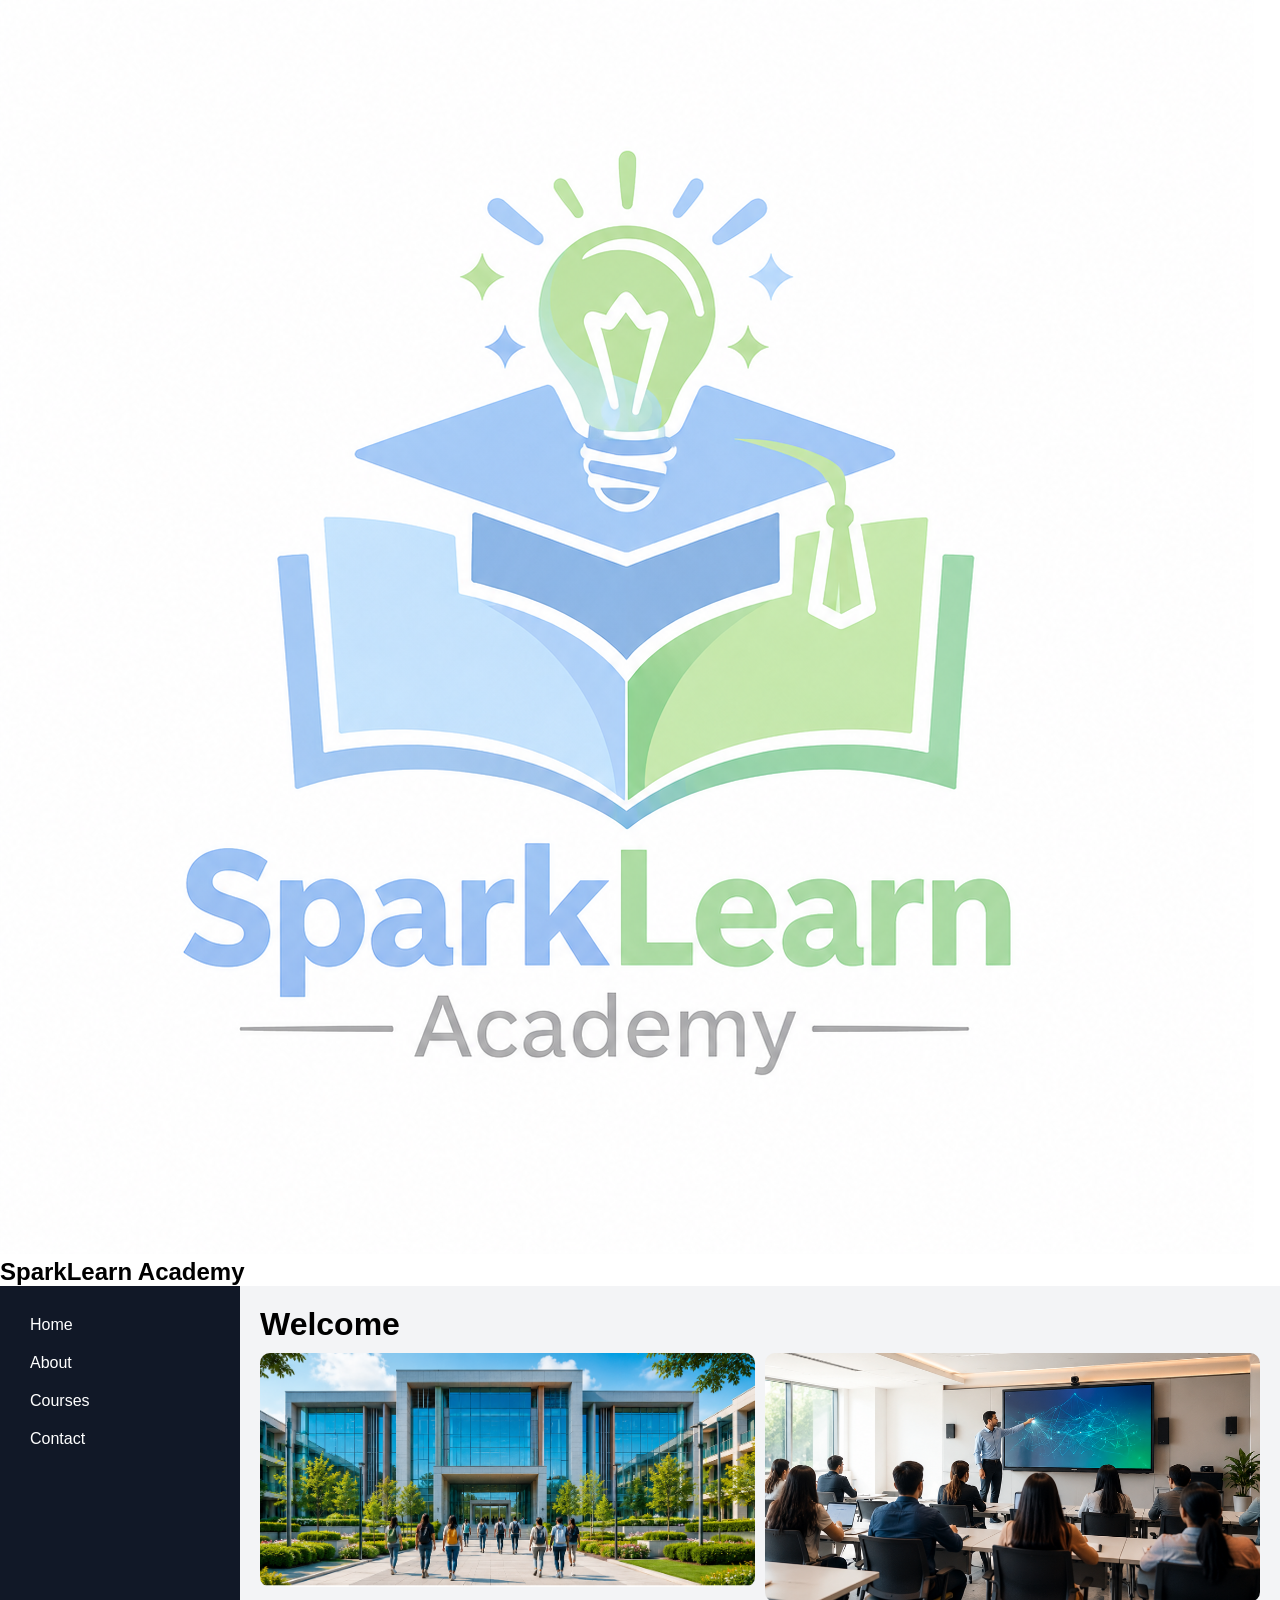
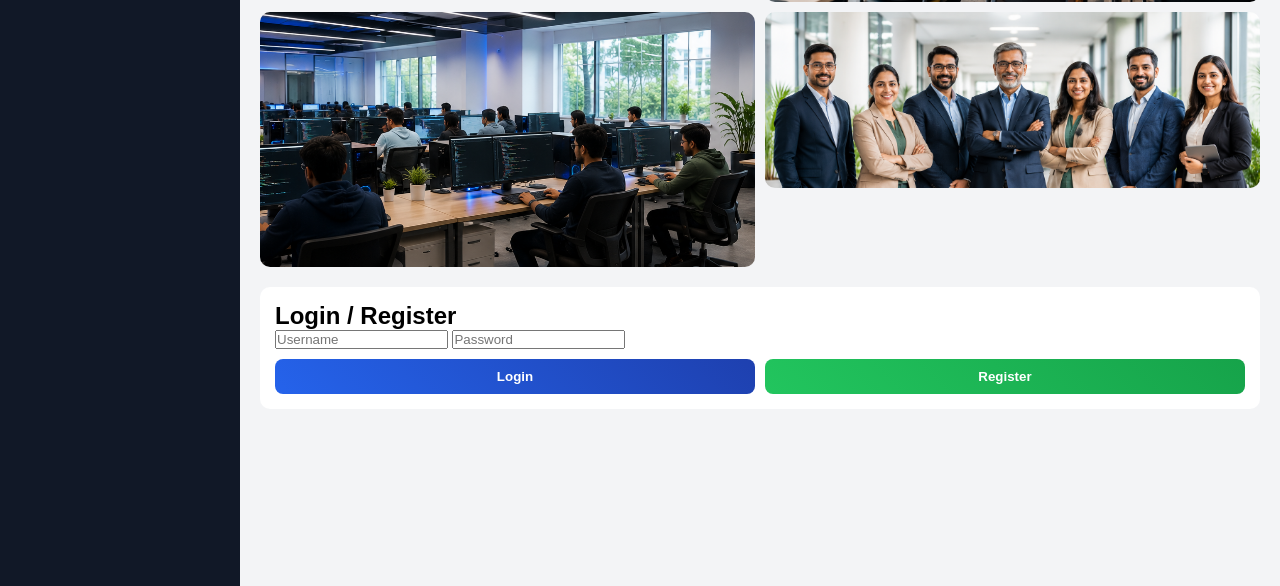
==== index.html @ 69b42acf "Update index.html" ====
<!DOCTYPE html>
<html lang="en">

<head>
<meta charset="UTF-8">
<meta name="viewport" content="width=device-width, initial-scale=1.0">
<title>SparkLearn Academy</title>
<link rel="stylesheet" href="style.css">
</head>

<body>

<!-- SPLASH -->
<div id="splash">
  <img src="images/logo.png" class="splash-logo">
</div>

<!-- TOP BAR -->
<div class="topbar">
  <img src="images/logo.png" class="small-logo">
  <h2>SparkLearn Academy</h2>
</div>

<!-- MAIN APP -->
<div class="app">

  <!-- SIDEBAR -->
  <div class="sidebar">
    <a onclick="showPage('home')">Home</a>
    <a onclick="showPage('about')">About</a>
    <a onclick="showPage('courses')">Courses</a>
    <a onclick="showPage('contact')">Contact</a>
  </div>

  <!-- CONTENT -->
  <div class="content">

    <!-- HOME -->
    <div id="home" class="page active">

      <h1>Welcome </h1>

      <div class="gallery">
        <img src="images/campus.png">
        <img src="images/classroom.png">
        <img src="images/computer-lab.png">
        <img src="images/faculty.png">
      </div>

      <p style="margin-top:20px;">
      </p>

      <!-- LOGIN SECTION (BOTTOM) -->
     <div class="login-section">
  <h2>Login / Register</h2>

  <input type="text" placeholder="Username">
  <input type="password" placeholder="Password">

  <div class="btn-row">
    <button class="login-btn">Login</button>
    <button class="register-btn">Register</button>
  </div>
</div>

    <!-- ABOUT -->
    <div id="about" class="page">
      <h1>About Us</h1>

      <p>
        SparkLearn Academy is a modern learning platform focused on practical skills and career development.
        We help students gain real-world knowledge through hands-on projects and simple explanations.
      </p>

      <p>
        Our mission is to make education easy, affordable, and industry-ready for everyone.
      </p>
    </div>

    <!-- COURSES -->
    <div id="courses" class="page">
      <h1>Our Courses</h1>

      <div class="card">
        <h3>Full Stack Development</h3>
        <p>Learn HTML, CSS, JavaScript, React and Node.js to build real-world web applications.</p>
      </div>

      <div class="card">
        <h3>Python Programming</h3>
        <p>From basics to advanced Python with projects, logic building and problem solving.</p>
      </div>

      <div class="card">
        <h3>Data Science</h3>
        <p>Learn AI, Machine Learning and data analysis using practical examples.</p>
      </div>

    </div>

    <!-- CONTACT -->
    <div id="contact" class="page">
      <h1>Contact</h1>
      <p>📞 +91 98XXX XXXXX</p>
    </div>

  </div>
</div>

<script src="script.js"></script>
</body>
</html>
---- style.css ----
* { margin:0; padding:0; font-family:Arial; }

#splash{
position:fixed;
width:100%;
height:100vh;
background:#111827;
display:flex;
justify-content:center;
align-items:center;
z-index:9999;
animation:fade 2s forwards;
animation-delay:2s;
}

#splash img{ width:120px; }

@keyframes fade{
to{ opacity:0; visibility:hidden; }
}

.app{ display:flex; height:100vh; }

.sidebar{
width:200px;
background:#111827;
color:white;
padding:20px;
}

.sidebar a{
display:block;
padding:10px;
color:white;
text-decoration:none;
cursor:pointer;
}

.content{
flex:1;
padding:20px;
background:#f3f4f6;
overflow:auto;
}

.page{ display:none; }
.page.active{ display:block; }

.gallery{
display:grid;
grid-template-columns:repeat(2,1fr);
gap:10px;
margin-top:10px;
}

.gallery img{
width:100%;
border-radius:10px;
}

.login-section{
margin-top:20px;
padding:15px;
background:white;
border-radius:10px;
}
.btn-row{
display: flex;
gap: 10px;
margin-top: 10px;
}

.login-btn{
flex: 1;
padding: 10px;
border: none;
border-radius: 8px;
color: white;
background: linear-gradient(45deg,#2563eb,#1e40af);
cursor: pointer;
font-weight: bold;
}

.register-btn{
flex: 1;
padding: 10px;
border: none;
border-radius: 8px;
color: white;
background: linear-gradient(45deg,#22c55e,#16a34a);
cursor: pointer;
font-weight: bold;
}

.login-btn:hover{
transform: scale(1.05);
transition: 0.2s;
}

.register-btn:hover{
transform: scale(1.05);
transition: 0.2s;
}
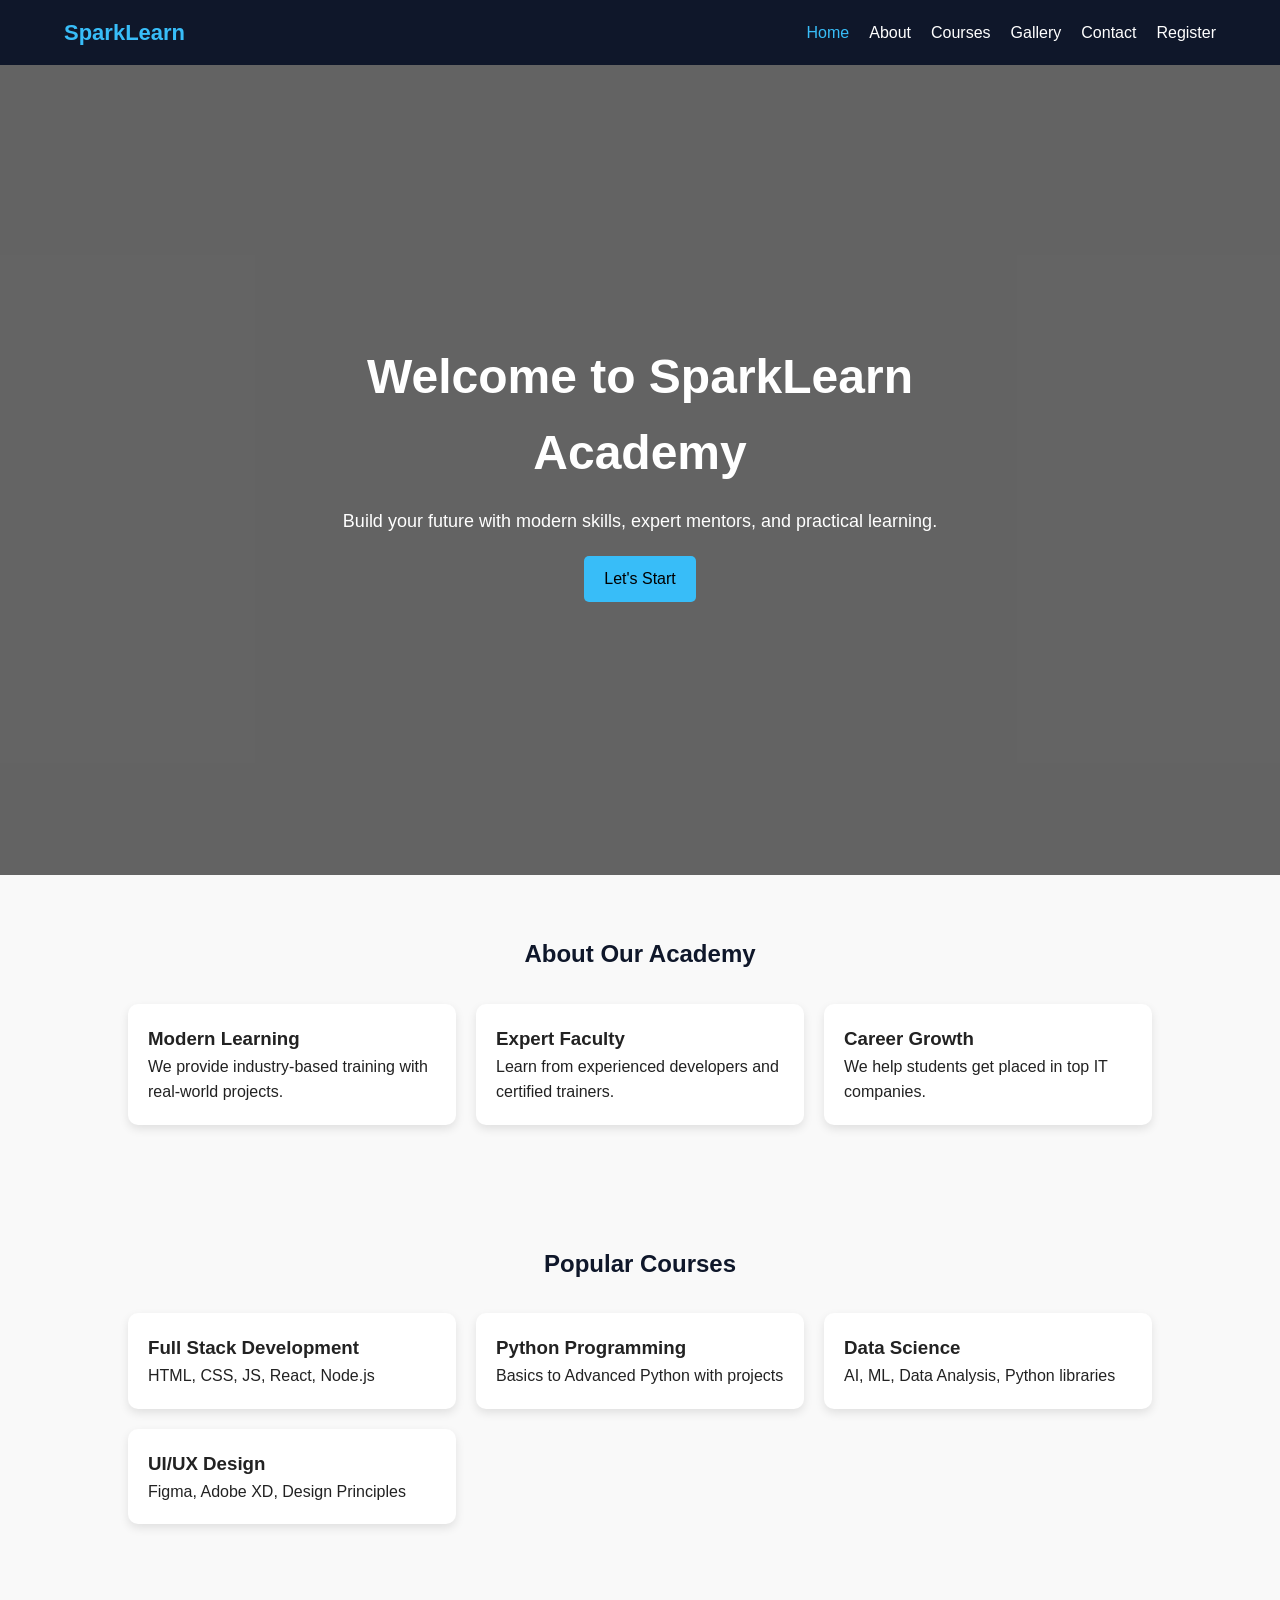
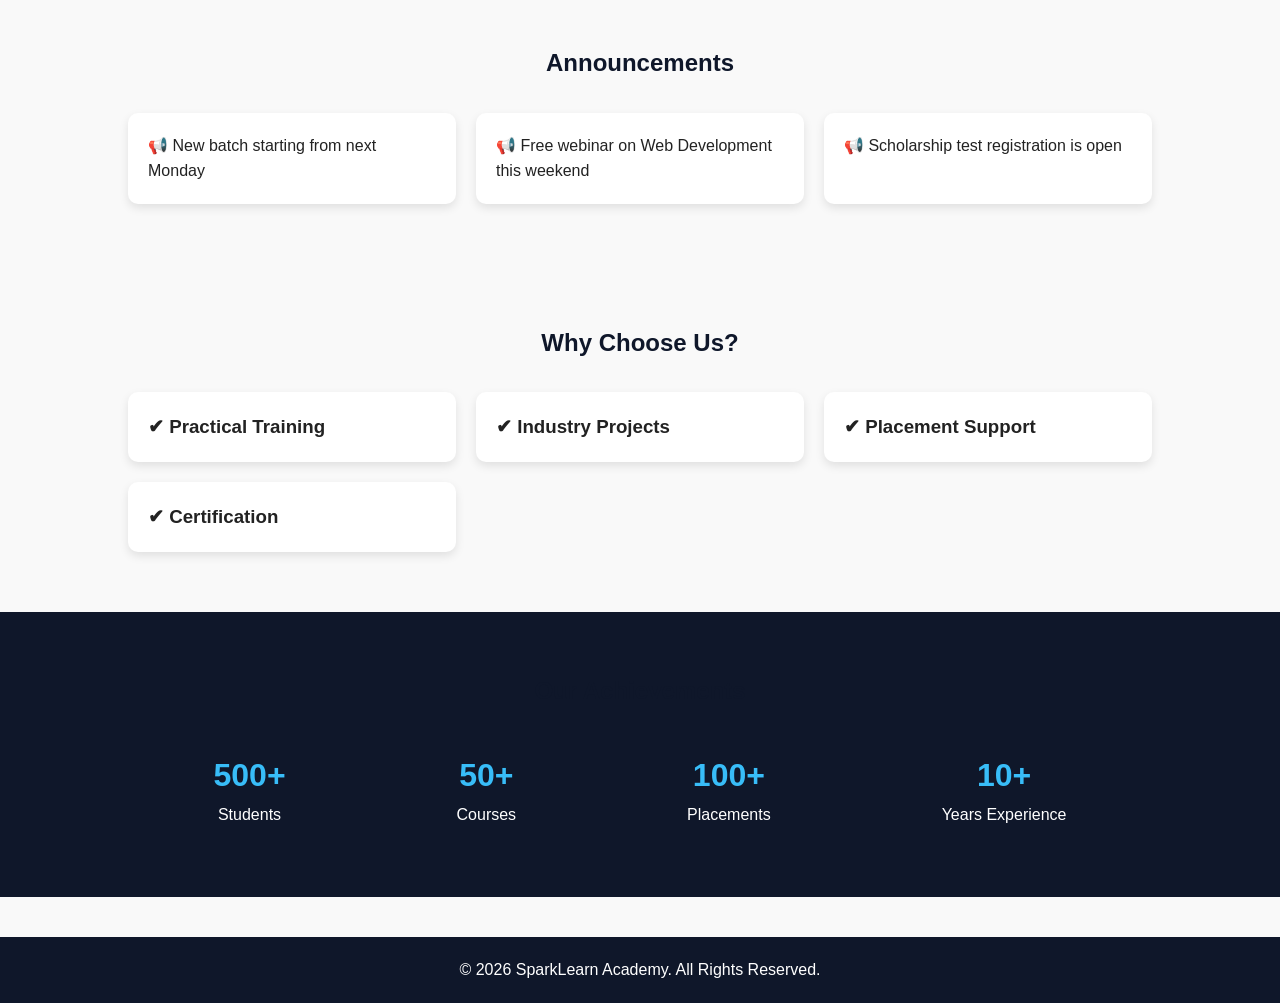
==== commit 939c05ae: "Update index.html" ====
--- a/index.html
+++ b/index.html
@@ -1,111 +1,166 @@
 <!DOCTYPE html>
 <html lang="en">
+<head>
+  <meta charset="UTF-8">
+  <meta name="viewport" content="width=device-width, initial-scale=1.0">
 
-<head>
-<meta charset="UTF-8">
-<meta name="viewport" content="width=device-width, initial-scale=1.0">
-<title>SparkLearn Academy</title>
-<link rel="stylesheet" href="style.css">
+  <title>SparkLearn Academy | Home</title>
+  <meta name="description" content="SparkLearn Academy - Learn Full Stack, Python, Data Science, UI/UX Design with expert faculty and modern labs.">
+  <meta name="keywords" content="SparkLearn Academy, coding classes, Python, Data Science, Full Stack Development">
+
+  <link rel="stylesheet" href="style.css">
 </head>
 
 <body>
 
-<!-- SPLASH -->
-<div id="splash">
-  <img src="images/logo.png" class="splash-logo">
-</div>
+<!-- ================= NAVBAR ================= -->
+<header>
+  <div class="navbar">
+    <div class="logo">SparkLearn</div>
 
-<!-- TOP BAR -->
-<div class="topbar">
-  <img src="images/logo.png" class="small-logo">
-  <h2>SparkLearn Academy</h2>
-</div>
+    <div class="menu-toggle" onclick="toggleMenu()">☰</div>
 
-<!-- MAIN APP -->
-<div class="app">
+    <ul class="nav-links" id="navLinks">
+      <li><a class="active" href="index.html">Home</a></li>
+      <li><a href="about.html">About</a></li>
+      <li><a href="courses.html">Courses</a></li>
+      <li><a href="gallery.html">Gallery</a></li>
+      <li><a href="contact.html">Contact</a></li>
+      <li><a href="register.html">Register</a></li>
+    </ul>
+  </div>
+</header>
 
-  <!-- SIDEBAR -->
-  <div class="sidebar">
-    <a onclick="showPage('home')">Home</a>
-    <a onclick="showPage('about')">About</a>
-    <a onclick="showPage('courses')">Courses</a>
-    <a onclick="showPage('contact')">Contact</a>
+<!-- ================= HERO ================= -->
+<section class="hero">
+  <div class="hero-content">
+    <h1>Welcome to SparkLearn Academy</h1>
+    <p>Build your future with modern skills, expert mentors, and practical learning.</p>
+    <a href="about.html" class="btn">Let's Start</a>
   </div>
+</section>
 
-  <!-- CONTENT -->
-  <div class="content">
-
-    <!-- HOME -->
-    <div id="home" class="page active">
-
-      <h1>Welcome </h1>
-
-      <div class="gallery">
-        <img src="images/campus.png">
-        <img src="images/classroom.png">
-        <img src="images/computer-lab.png">
-        <img src="images/faculty.png">
-      </div>
-
-      <p style="margin-top:20px;">
-      </p>
-
-      <!-- LOGIN SECTION (BOTTOM) -->
-     <div class="login-section">
-  <h2>Login / Register</h2>
-
-  <input type="text" placeholder="Username">
-  <input type="password" placeholder="Password">
-
-  <div class="btn-row">
-    <button class="login-btn">Login</button>
-    <button class="register-btn">Register</button>
-  </div>
-</div>
-
-    <!-- ABOUT -->
-    <div id="about" class="page">
-      <h1>About Us</h1>
-
-      <p>
-        SparkLearn Academy is a modern learning platform focused on practical skills and career development.
-        We help students gain real-world knowledge through hands-on projects and simple explanations.
-      </p>
-
-      <p>
-        Our mission is to make education easy, affordable, and industry-ready for everyone.
-      </p>
+<!-- ================= INTRO ================= -->
+<section>
+  <h2>About Our Academy</h2>
+  <div class="card-container">
+    <div class="card">
+      <h3>Modern Learning</h3>
+      <p>We provide industry-based training with real-world projects.</p>
     </div>
 
-    <!-- COURSES -->
-    <div id="courses" class="page">
-      <h1>Our Courses</h1>
-
-      <div class="card">
-        <h3>Full Stack Development</h3>
-        <p>Learn HTML, CSS, JavaScript, React and Node.js to build real-world web applications.</p>
-      </div>
-
-      <div class="card">
-        <h3>Python Programming</h3>
-        <p>From basics to advanced Python with projects, logic building and problem solving.</p>
-      </div>
-
-      <div class="card">
-        <h3>Data Science</h3>
-        <p>Learn AI, Machine Learning and data analysis using practical examples.</p>
-      </div>
-
+    <div class="card">
+      <h3>Expert Faculty</h3>
+      <p>Learn from experienced developers and certified trainers.</p>
     </div>
 
-    <!-- CONTACT -->
-    <div id="contact" class="page">
-      <h1>Contact</h1>
-      <p>📞 +91 98XXX XXXXX</p>
+    <div class="card">
+      <h3>Career Growth</h3>
+      <p>We help students get placed in top IT companies.</p>
+    </div>
+  </div>
+</section>
+
+<!-- ================= POPULAR COURSES ================= -->
+<section>
+  <h2>Popular Courses</h2>
+
+  <div class="card-container">
+    <div class="card">
+      <h3>Full Stack Development</h3>
+      <p>HTML, CSS, JS, React, Node.js</p>
     </div>
 
+    <div class="card">
+      <h3>Python Programming</h3>
+      <p>Basics to Advanced Python with projects</p>
+    </div>
+
+    <div class="card">
+      <h3>Data Science</h3>
+      <p>AI, ML, Data Analysis, Python libraries</p>
+    </div>
+
+    <div class="card">
+      <h3>UI/UX Design</h3>
+      <p>Figma, Adobe XD, Design Principles</p>
+    </div>
   </div>
-</div>
+</section>
+
+<!-- ================= ANNOUNCEMENTS ================= -->
+<section>
+  <h2>Announcements</h2>
+
+  <div class="card-container">
+    <div class="card">
+      <p>📢 New batch starting from next Monday</p>
+    </div>
+
+    <div class="card">
+      <p>📢 Free webinar on Web Development this weekend</p>
+    </div>
+
+    <div class="card">
+      <p>📢 Scholarship test registration is open</p>
+    </div>
+  </div>
+</section>
+
+<!-- ================= WHY CHOOSE US ================= -->
+<section>
+  <h2>Why Choose Us?</h2>
+
+  <div class="card-container">
+    <div class="card">
+      <h3>✔ Practical Training</h3>
+    </div>
+
+    <div class="card">
+      <h3>✔ Industry Projects</h3>
+    </div>
+
+    <div class="card">
+      <h3>✔ Placement Support</h3>
+    </div>
+
+    <div class="card">
+      <h3>✔ Certification</h3>
+    </div>
+  </div>
+</section>
+
+<!-- ================= STATS ================= -->
+<section class="stats">
+  <h2>Our Achievements</h2>
+
+  <div class="stats-container">
+    <div class="stat-box">
+      <h3>500+</h3>
+      <p>Students</p>
+    </div>
+
+    <div class="stat-box">
+      <h3>50+</h3>
+      <p>Courses</p>
+    </div>
+
+    <div class="stat-box">
+      <h3>100+</h3>
+      <p>Placements</p>
+    </div>
+
+    <div class="stat-box">
+      <h3>10+</h3>
+      <p>Years Experience</p>
+    </div>
+  </div>
+</section>
+
+<!-- ================= FOOTER ================= -->
+<footer>
+  <p>© 2026 SparkLearn Academy. All Rights Reserved.</p>
+</footer>
 
 <script src="script.js"></script>
 </body>
--- a/style.css
+++ b/style.css
@@ -1,103 +1,284 @@
-* { margin:0; padding:0; font-family:Arial; }
-
-#splash{
-position:fixed;
-width:100%;
-height:100vh;
-background:#111827;
-display:flex;
-justify-content:center;
-align-items:center;
-z-index:9999;
-animation:fade 2s forwards;
-animation-delay:2s;
-}
-
-#splash img{ width:120px; }
-
-@keyframes fade{
-to{ opacity:0; visibility:hidden; }
-}
-
-.app{ display:flex; height:100vh; }
-
-.sidebar{
-width:200px;
-background:#111827;
-color:white;
-padding:20px;
-}
-
-.sidebar a{
-display:block;
-padding:10px;
-color:white;
-text-decoration:none;
-cursor:pointer;
-}
-
-.content{
-flex:1;
-padding:20px;
-background:#f3f4f6;
-overflow:auto;
-}
-
-.page{ display:none; }
-.page.active{ display:block; }
-
-.gallery{
-display:grid;
-grid-template-columns:repeat(2,1fr);
-gap:10px;
-margin-top:10px;
-}
-
-.gallery img{
-width:100%;
-border-radius:10px;
-}
-
-.login-section{
-margin-top:20px;
-padding:15px;
-background:white;
-border-radius:10px;
-}
-.btn-row{
-display: flex;
-gap: 10px;
-margin-top: 10px;
-}
-
-.login-btn{
-flex: 1;
-padding: 10px;
-border: none;
-border-radius: 8px;
-color: white;
-background: linear-gradient(45deg,#2563eb,#1e40af);
-cursor: pointer;
-font-weight: bold;
-}
-
-.register-btn{
-flex: 1;
-padding: 10px;
-border: none;
-border-radius: 8px;
-color: white;
-background: linear-gradient(45deg,#22c55e,#16a34a);
-cursor: pointer;
-font-weight: bold;
-}
-
-.login-btn:hover{
-transform: scale(1.05);
-transition: 0.2s;
-}
-
-.register-btn:hover{
-transform: scale(1.05);
-transition: 0.2s;
-}
+/* Reset */
+* {
+  margin: 0;
+  padding: 0;
+  box-sizing: border-box;
+  font-family: Arial, sans-serif;
+  scroll-behavior: smooth;
+}
+
+body {
+  line-height: 1.6;
+  color: #222;
+  background: #f9f9f9;
+}
+
+/* =========================
+   NAVBAR
+========================= */
+
+header {
+  background: #0f172a;
+  color: #fff;
+  padding: 15px 0;
+  position: sticky;
+  top: 0;
+  z-index: 1000;
+}
+
+.navbar {
+  width: 90%;
+  margin: auto;
+  display: flex;
+  justify-content: space-between;
+  align-items: center;
+}
+
+.logo {
+  font-size: 22px;
+  font-weight: bold;
+  color: #38bdf8;
+}
+
+.nav-links {
+  list-style: none;
+  display: flex;
+}
+
+.nav-links li {
+  margin-left: 20px;
+}
+
+.nav-links a {
+  color: white;
+  text-decoration: none;
+  transition: 0.3s;
+}
+
+.nav-links a:hover,
+.nav-links a.active {
+  color: #38bdf8;
+}
+
+/* Mobile Menu */
+.menu-toggle {
+  display: none;
+  font-size: 24px;
+  cursor: pointer;
+}
+
+/* =========================
+   HERO SECTION
+========================= */
+
+.hero {
+  height: 90vh;
+  background: url("images/hero-banner.png") no-repeat center center/cover;
+  position: relative;
+  display: flex;
+  align-items: center;
+  justify-content: center;
+  text-align: center;
+  color: white;
+}
+
+.hero::before {
+  content: "";
+  position: absolute;
+  top: 0;
+  left: 0;
+  right: 0;
+  bottom: 0;
+  background: rgba(0,0,0,0.6);
+}
+
+.hero-content {
+  position: relative;
+  max-width: 700px;
+}
+
+.hero h1 {
+  font-size: 48px;
+  margin-bottom: 15px;
+}
+
+.hero p {
+  font-size: 18px;
+  margin-bottom: 20px;
+}
+
+.btn {
+  display: inline-block;
+  padding: 10px 20px;
+  background: #38bdf8;
+  color: #000;
+  text-decoration: none;
+  border-radius: 5px;
+  transition: 0.3s;
+}
+
+.btn:hover {
+  background: #0ea5e9;
+  color: #fff;
+}
+
+/* =========================
+   SECTIONS
+========================= */
+
+section {
+  padding: 60px 10%;
+}
+
+h2 {
+  text-align: center;
+  margin-bottom: 30px;
+  color: #0f172a;
+}
+
+/* Cards */
+.card-container {
+  display: grid;
+  grid-template-columns: repeat(auto-fit, minmax(250px, 1fr));
+  gap: 20px;
+}
+
+.card {
+  background: white;
+  padding: 20px;
+  border-radius: 10px;
+  box-shadow: 0 4px 10px rgba(0,0,0,0.1);
+  transition: 0.3s;
+}
+
+.card:hover {
+  transform: translateY(-5px);
+}
+
+/* =========================
+   STATS
+========================= */
+
+.stats {
+  background: #0f172a;
+  color: white;
+  text-align: center;
+}
+
+.stats-container {
+  display: flex;
+  justify-content: space-around;
+  flex-wrap: wrap;
+}
+
+.stat-box {
+  margin: 10px;
+}
+
+.stat-box h3 {
+  font-size: 32px;
+  color: #38bdf8;
+}
+
+/* =========================
+   GALLERY
+========================= */
+
+.gallery {
+  display: grid;
+  grid-template-columns: repeat(auto-fit, minmax(250px, 1fr));
+  gap: 15px;
+}
+
+.gallery img {
+  width: 100%;
+  border-radius: 10px;
+  transition: 0.3s;
+}
+
+.gallery img:hover {
+  transform: scale(1.05);
+}
+
+/* =========================
+   FORMS
+========================= */
+
+form {
+  max-width: 600px;
+  margin: auto;
+  background: white;
+  padding: 20px;
+  border-radius: 10px;
+  box-shadow: 0 4px 10px rgba(0,0,0,0.1);
+}
+
+form input,
+form select,
+form textarea {
+  width: 100%;
+  padding: 10px;
+  margin: 10px 0;
+  border: 1px solid #ccc;
+  border-radius: 5px;
+}
+
+form button {
+  background: #0f172a;
+  color: white;
+  padding: 10px;
+  border: none;
+  width: 100%;
+  cursor: pointer;
+}
+
+form button:hover {
+  background: #38bdf8;
+  color: black;
+}
+
+/* =========================
+   FOOTER
+========================= */
+
+footer {
+  background: #0f172a;
+  color: white;
+  text-align: center;
+  padding: 20px;
+  margin-top: 40px;
+}
+
+/* =========================
+   RESPONSIVE
+========================= */
+
+@media (max-width: 768px) {
+  .nav-links {
+    display: none;
+    flex-direction: column;
+    background: #0f172a;
+    position: absolute;
+    right: 0;
+    top: 60px;
+    width: 200px;
+  }
+
+  .nav-links.show {
+    display: flex;
+  }
+
+  .menu-toggle {
+    display: block;
+    color: white;
+  }
+
+  .hero h1 {
+    font-size: 32px;
+  }
+
+  .stats-container {
+    flex-direction: column;
+    text-align: center;
+  }
+}
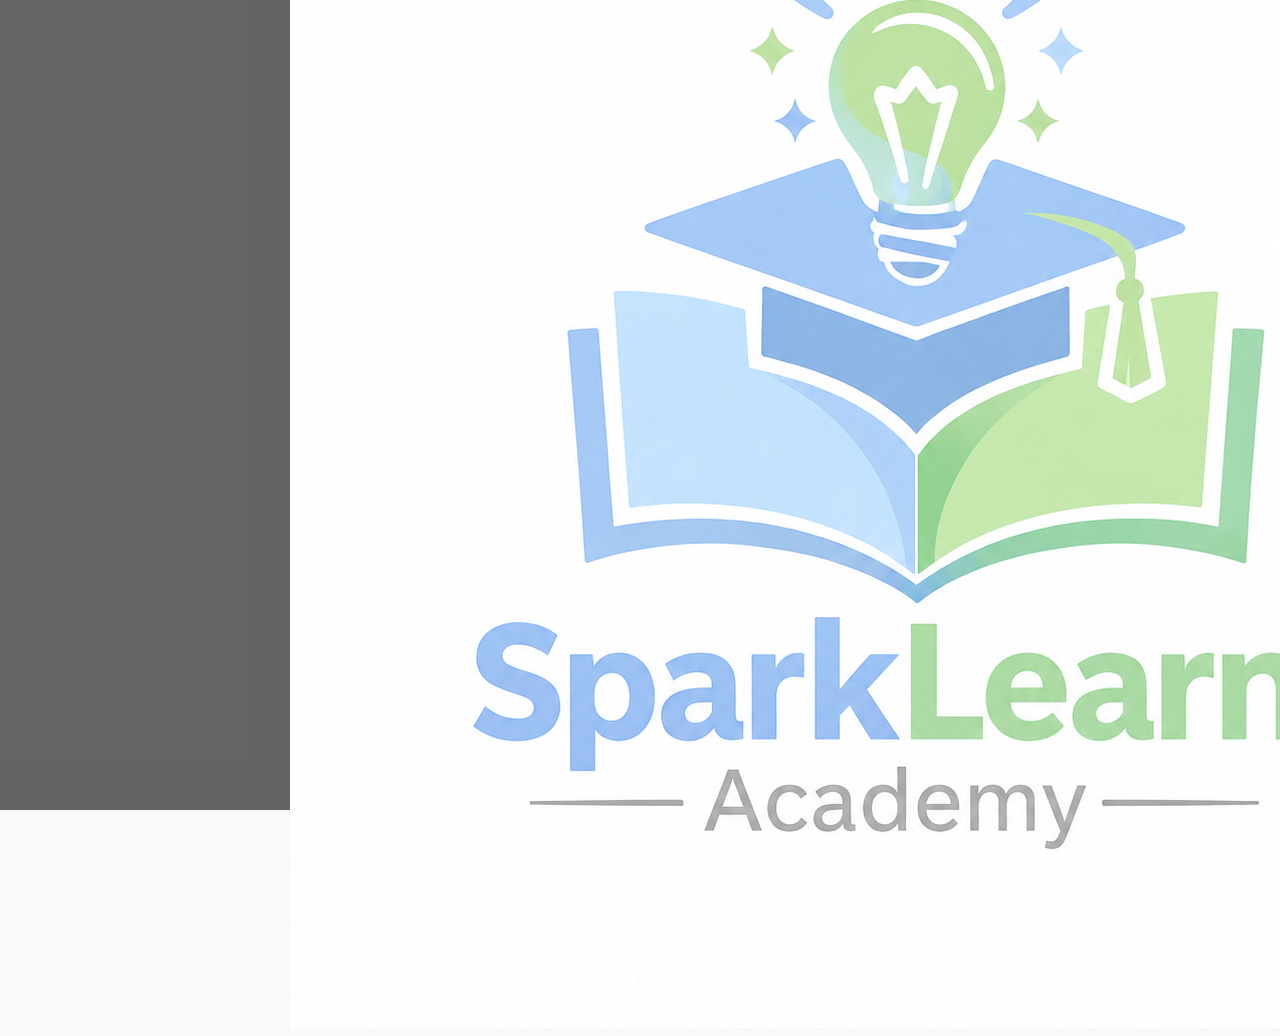
==== commit 89f94f7a: "Update index.html" ====
--- a/index.html
+++ b/index.html
@@ -1,167 +1,26 @@
 <!DOCTYPE html>
 <html lang="en">
 <head>
-  <meta charset="UTF-8">
-  <meta name="viewport" content="width=device-width, initial-scale=1.0">
-
-  <title>SparkLearn Academy | Home</title>
-  <meta name="description" content="SparkLearn Academy - Learn Full Stack, Python, Data Science, UI/UX Design with expert faculty and modern labs.">
-  <meta name="keywords" content="SparkLearn Academy, coding classes, Python, Data Science, Full Stack Development">
-
-  <link rel="stylesheet" href="style.css">
+    <meta charset="UTF-8">
+    <meta name="viewport" content="width=device-width, initial-scale=1.0">
+    <title>SparkLearn Academy</title>
+    <link rel="stylesheet" href="style.css">
 </head>
 
 <body>
 
-<!-- ================= NAVBAR ================= -->
-<header>
-  <div class="navbar">
-    <div class="logo">SparkLearn</div>
+<!-- HERO SECTION -->
+<header class="hero">
 
-    <div class="menu-toggle" onclick="toggleMenu()">☰</div>
+    <!-- Dark overlay -->
+    <div class="overlay"></div>
 
-    <ul class="nav-links" id="navLinks">
-      <li><a class="active" href="index.html">Home</a></li>
-      <li><a href="about.html">About</a></li>
-      <li><a href="courses.html">Courses</a></li>
-      <li><a href="gallery.html">Gallery</a></li>
-      <li><a href="contact.html">Contact</a></li>
-      <li><a href="register.html">Register</a></li>
-    </ul>
-  </div>
+    <!-- Center content -->
+    <div class="hero-content">
+        <img src="images/logo.png" alt="SparkLearn Academy Logo" class="hero-logo">
+    </div>
+
 </header>
 
-<!-- ================= HERO ================= -->
-<section class="hero">
-  <div class="hero-content">
-    <h1>Welcome to SparkLearn Academy</h1>
-    <p>Build your future with modern skills, expert mentors, and practical learning.</p>
-    <a href="about.html" class="btn">Let's Start</a>
-  </div>
-</section>
-
-<!-- ================= INTRO ================= -->
-<section>
-  <h2>About Our Academy</h2>
-  <div class="card-container">
-    <div class="card">
-      <h3>Modern Learning</h3>
-      <p>We provide industry-based training with real-world projects.</p>
-    </div>
-
-    <div class="card">
-      <h3>Expert Faculty</h3>
-      <p>Learn from experienced developers and certified trainers.</p>
-    </div>
-
-    <div class="card">
-      <h3>Career Growth</h3>
-      <p>We help students get placed in top IT companies.</p>
-    </div>
-  </div>
-</section>
-
-<!-- ================= POPULAR COURSES ================= -->
-<section>
-  <h2>Popular Courses</h2>
-
-  <div class="card-container">
-    <div class="card">
-      <h3>Full Stack Development</h3>
-      <p>HTML, CSS, JS, React, Node.js</p>
-    </div>
-
-    <div class="card">
-      <h3>Python Programming</h3>
-      <p>Basics to Advanced Python with projects</p>
-    </div>
-
-    <div class="card">
-      <h3>Data Science</h3>
-      <p>AI, ML, Data Analysis, Python libraries</p>
-    </div>
-
-    <div class="card">
-      <h3>UI/UX Design</h3>
-      <p>Figma, Adobe XD, Design Principles</p>
-    </div>
-  </div>
-</section>
-
-<!-- ================= ANNOUNCEMENTS ================= -->
-<section>
-  <h2>Announcements</h2>
-
-  <div class="card-container">
-    <div class="card">
-      <p>📢 New batch starting from next Monday</p>
-    </div>
-
-    <div class="card">
-      <p>📢 Free webinar on Web Development this weekend</p>
-    </div>
-
-    <div class="card">
-      <p>📢 Scholarship test registration is open</p>
-    </div>
-  </div>
-</section>
-
-<!-- ================= WHY CHOOSE US ================= -->
-<section>
-  <h2>Why Choose Us?</h2>
-
-  <div class="card-container">
-    <div class="card">
-      <h3>✔ Practical Training</h3>
-    </div>
-
-    <div class="card">
-      <h3>✔ Industry Projects</h3>
-    </div>
-
-    <div class="card">
-      <h3>✔ Placement Support</h3>
-    </div>
-
-    <div class="card">
-      <h3>✔ Certification</h3>
-    </div>
-  </div>
-</section>
-
-<!-- ================= STATS ================= -->
-<section class="stats">
-  <h2>Our Achievements</h2>
-
-  <div class="stats-container">
-    <div class="stat-box">
-      <h3>500+</h3>
-      <p>Students</p>
-    </div>
-
-    <div class="stat-box">
-      <h3>50+</h3>
-      <p>Courses</p>
-    </div>
-
-    <div class="stat-box">
-      <h3>100+</h3>
-      <p>Placements</p>
-    </div>
-
-    <div class="stat-box">
-      <h3>10+</h3>
-      <p>Years Experience</p>
-    </div>
-  </div>
-</section>
-
-<!-- ================= FOOTER ================= -->
-<footer>
-  <p>© 2026 SparkLearn Academy. All Rights Reserved.</p>
-</footer>
-
-<script src="script.js"></script>
 </body>
 </html>
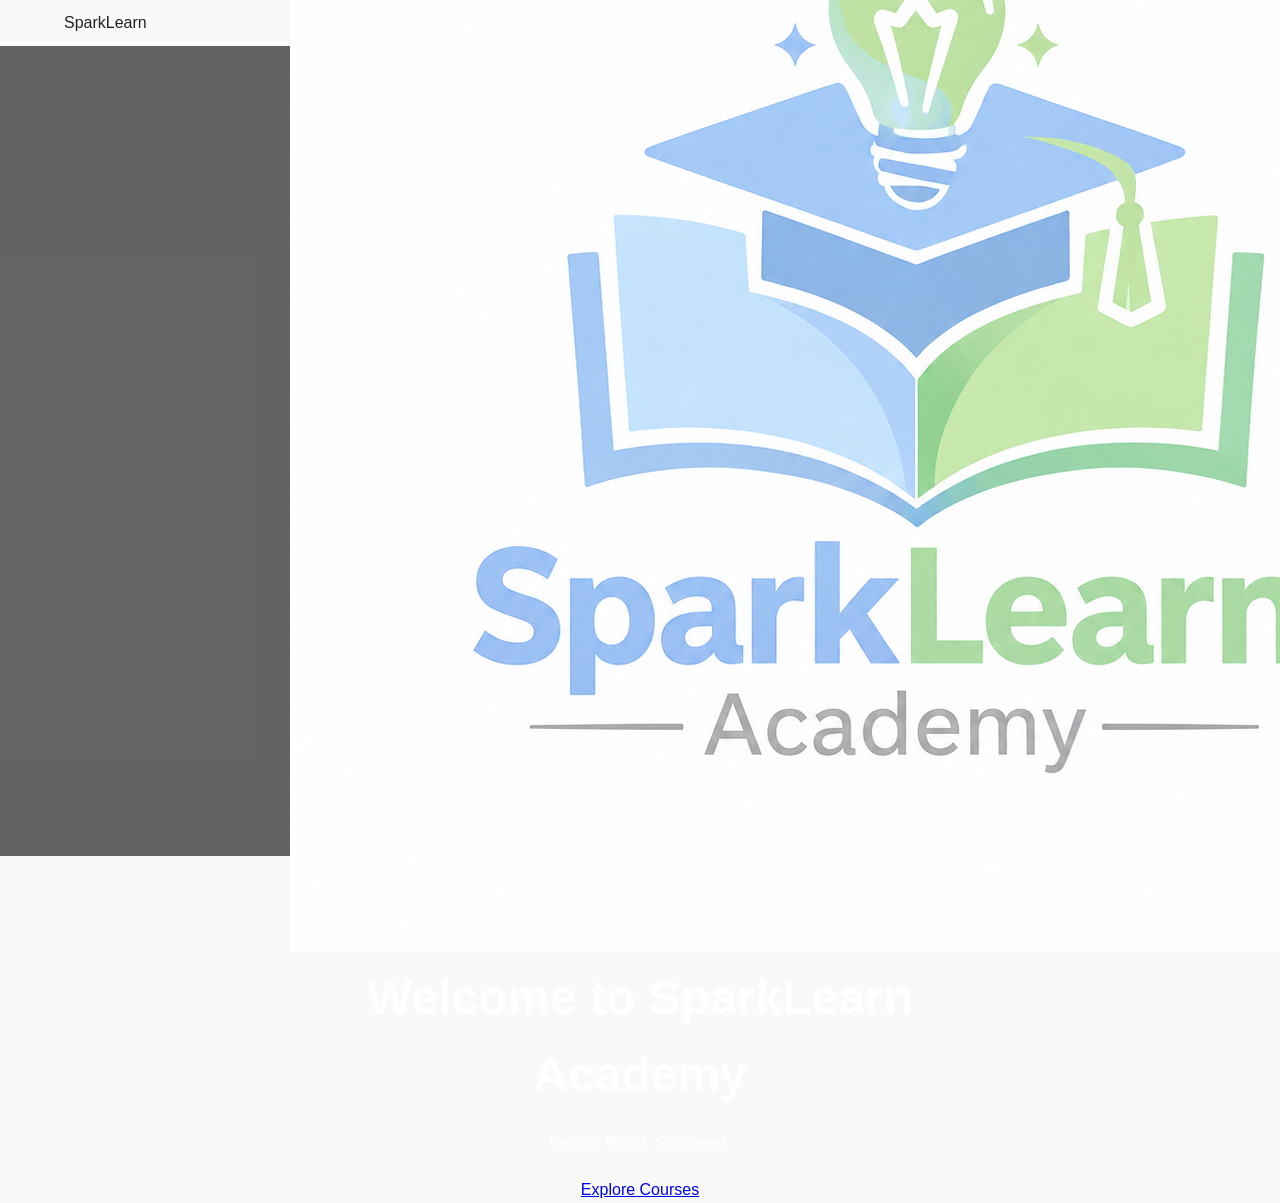
==== commit 9d8956e3: "Update index.html" ====
--- a/index.html
+++ b/index.html
@@ -9,17 +9,32 @@
 
 <body>
 
+<!-- NAVBAR -->
+<nav class="navbar">
+    <div class="logo-text">SparkLearn</div>
+
+    <ul class="nav-links">
+        <li><a href="index.html">Home</a></li>
+        <li><a href="about.html">About</a></li>
+        <li><a href="courses.html">Courses</a></li>
+        <li><a href="gallery.html">Gallery</a></li>
+        <li><a href="contact.html">Contact</a></li>
+        <li><a href="register.html" class="btn">Register</a></li>
+    </ul>
+</nav>
+
 <!-- HERO SECTION -->
 <header class="hero">
-
-    <!-- Dark overlay -->
     <div class="overlay"></div>
 
-    <!-- Center content -->
     <div class="hero-content">
-        <img src="images/logo.png" alt="SparkLearn Academy Logo" class="hero-logo">
+        <img src="images/logo.png" alt="SparkLearn Logo" class="hero-logo">
+
+        <h1 class="tagline">Welcome to SparkLearn Academy</h1>
+        <p class="subtext">Learn. Build. Succeed.</p>
+
+        <a href="courses.html" class="hero-btn">Explore Courses</a>
     </div>
-
 </header>
 
 </body>
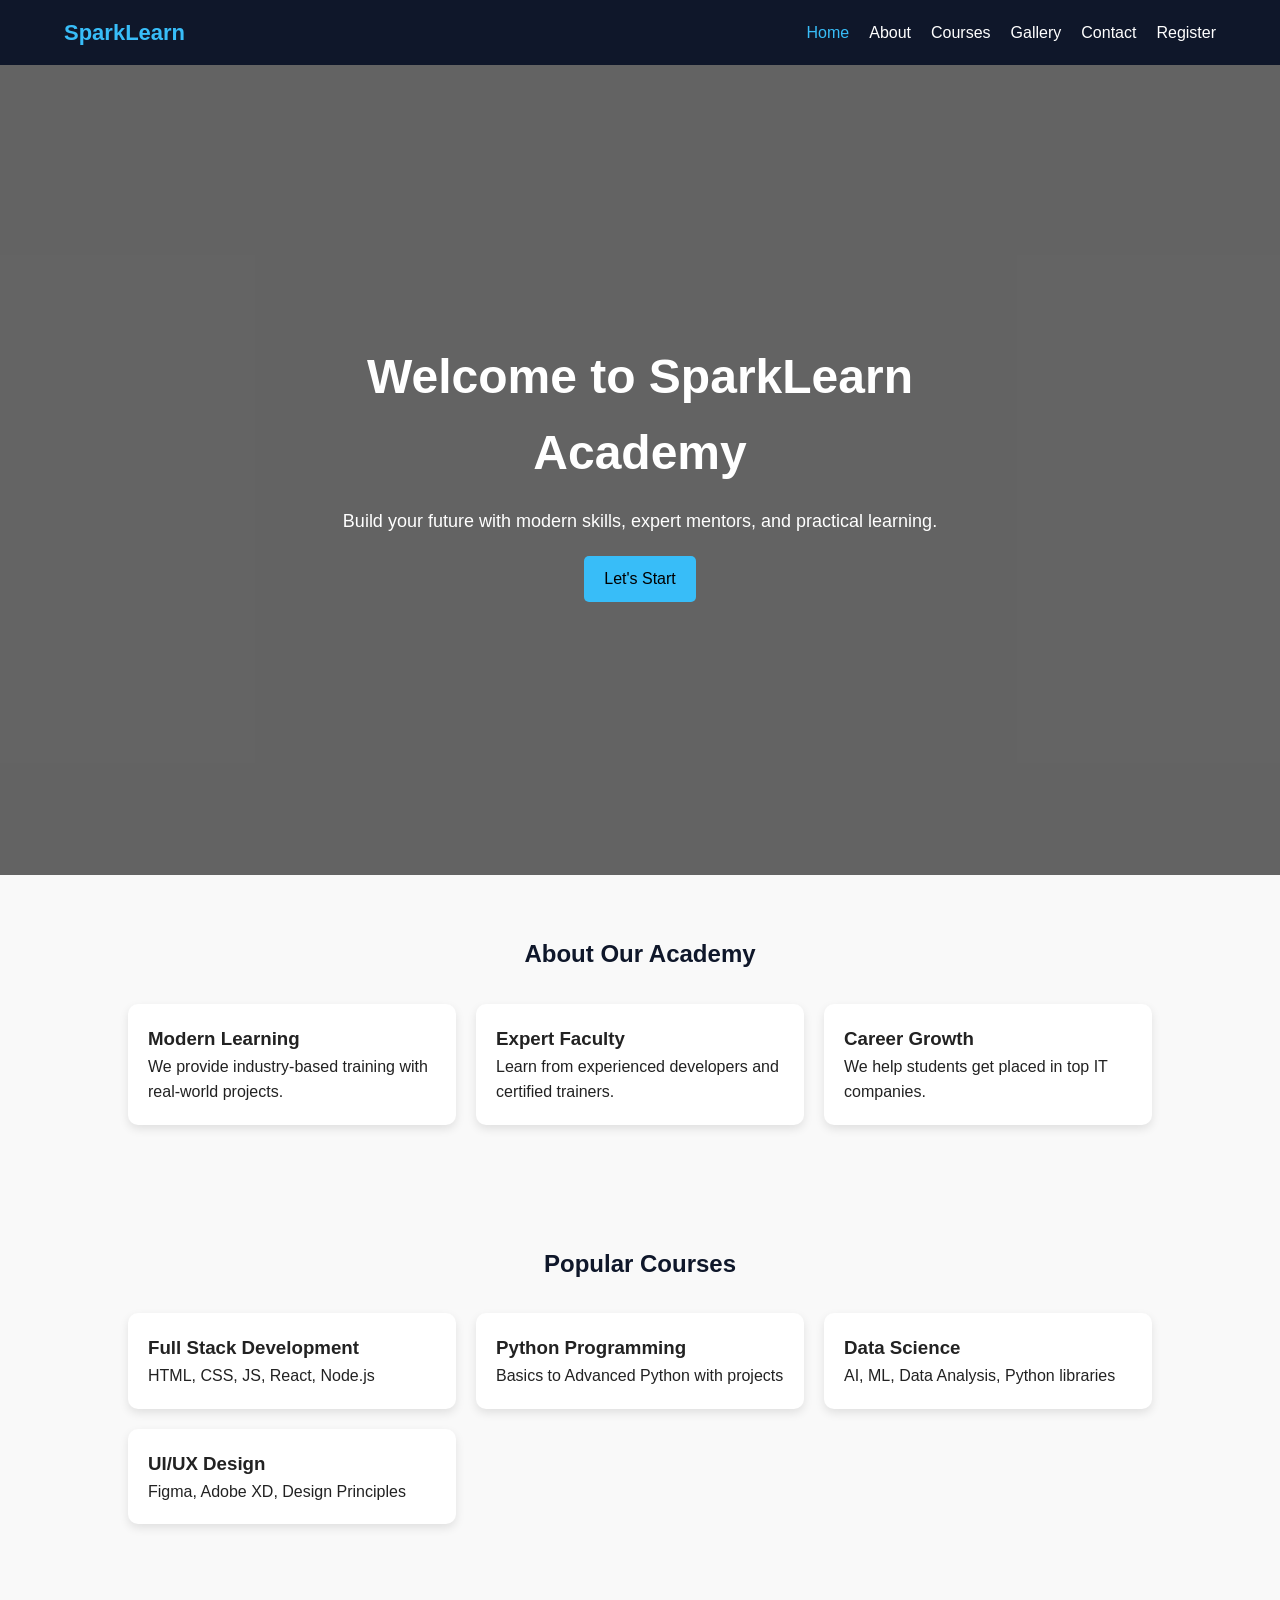
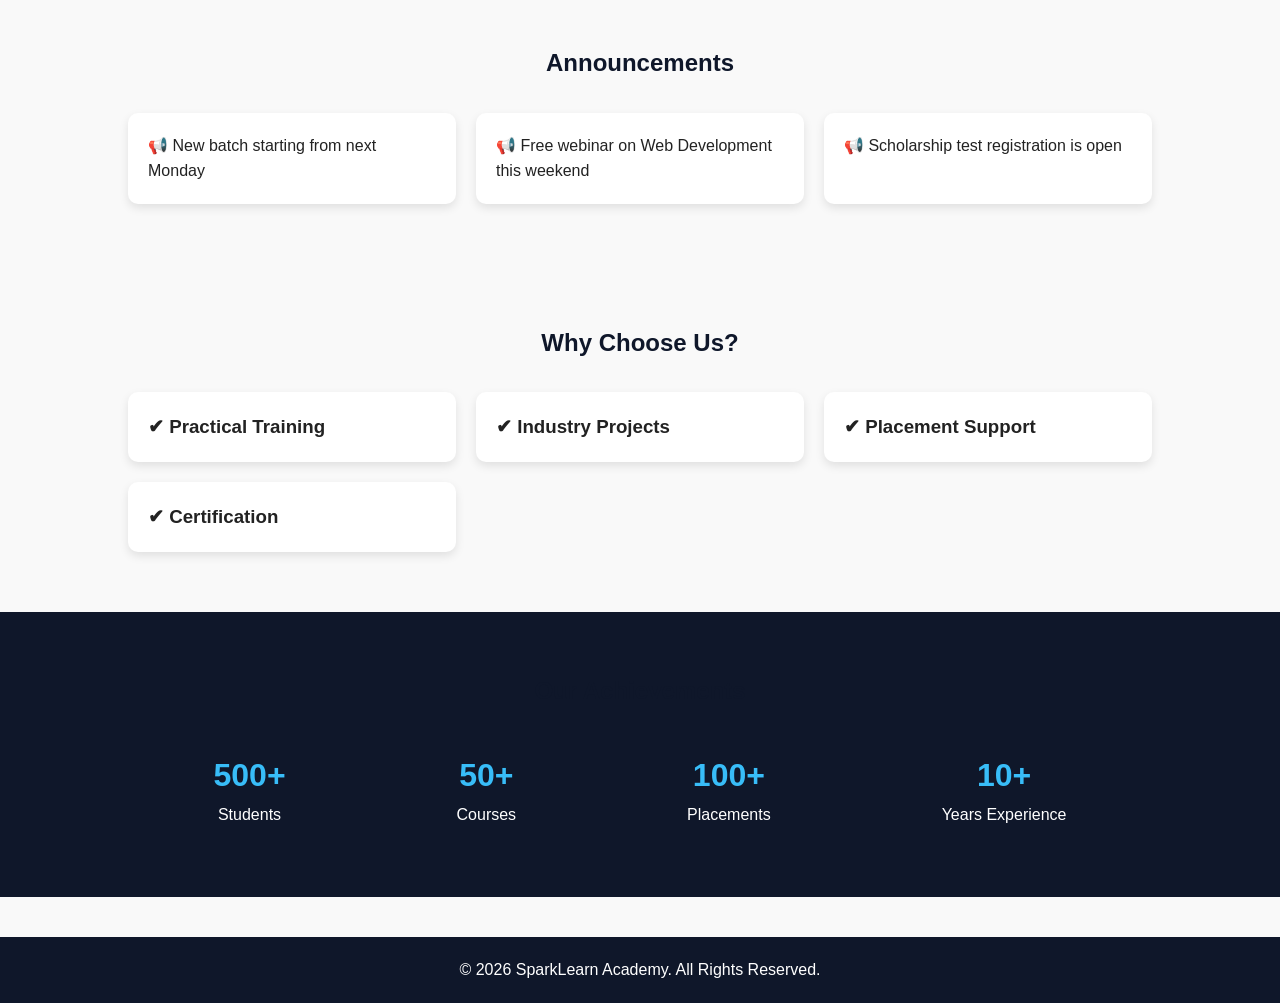
==== commit e9b188a0: "Update index.html" ====
--- a/index.html
+++ b/index.html
@@ -1,41 +1,167 @@
 <!DOCTYPE html>
 <html lang="en">
 <head>
-    <meta charset="UTF-8">
-    <meta name="viewport" content="width=device-width, initial-scale=1.0">
-    <title>SparkLearn Academy</title>
-    <link rel="stylesheet" href="style.css">
+  <meta charset="UTF-8">
+  <meta name="viewport" content="width=device-width, initial-scale=1.0">
+
+  <title>SparkLearn Academy | Home</title>
+  <meta name="description" content="SparkLearn Academy - Learn Full Stack, Python, Data Science, UI/UX Design with expert faculty and modern labs.">
+  <meta name="keywords" content="SparkLearn Academy, coding classes, Python, Data Science, Full Stack Development">
+
+  <link rel="stylesheet" href="style.css">
 </head>
 
 <body>
 
-<!-- NAVBAR -->
-<nav class="navbar">
-    <div class="logo-text">SparkLearn</div>
+<!-- ================= NAVBAR ================= -->
+<header>
+  <div class="navbar">
+    <div class="logo">SparkLearn</div>
 
-    <ul class="nav-links">
-        <li><a href="index.html">Home</a></li>
-        <li><a href="about.html">About</a></li>
-        <li><a href="courses.html">Courses</a></li>
-        <li><a href="gallery.html">Gallery</a></li>
-        <li><a href="contact.html">Contact</a></li>
-        <li><a href="register.html" class="btn">Register</a></li>
+    <div class="menu-toggle" onclick="toggleMenu()">☰</div>
+
+    <ul class="nav-links" id="navLinks">
+      <li><a class="active" href="index.html">Home</a></li>
+      <li><a href="about.html">About</a></li>
+      <li><a href="courses.html">Courses</a></li>
+      <li><a href="gallery.html">Gallery</a></li>
+      <li><a href="contact.html">Contact</a></li>
+      <li><a href="register.html">Register</a></li>
     </ul>
-</nav>
-
-<!-- HERO SECTION -->
-<header class="hero">
-    <div class="overlay"></div>
-
-    <div class="hero-content">
-        <img src="images/logo.png" alt="SparkLearn Logo" class="hero-logo">
-
-        <h1 class="tagline">Welcome to SparkLearn Academy</h1>
-        <p class="subtext">Learn. Build. Succeed.</p>
-
-        <a href="courses.html" class="hero-btn">Explore Courses</a>
-    </div>
+  </div>
 </header>
 
+<!-- ================= HERO ================= -->
+<section class="hero">
+  <div class="hero-content">
+    <h1>Welcome to SparkLearn Academy</h1>
+    <p>Build your future with modern skills, expert mentors, and practical learning.</p>
+    <a href="about.html" class="btn">Let's Start</a>
+  </div>
+</section>
+
+<!-- ================= INTRO ================= -->
+<section>
+  <h2>About Our Academy</h2>
+  <div class="card-container">
+    <div class="card">
+      <h3>Modern Learning</h3>
+      <p>We provide industry-based training with real-world projects.</p>
+    </div>
+
+    <div class="card">
+      <h3>Expert Faculty</h3>
+      <p>Learn from experienced developers and certified trainers.</p>
+    </div>
+
+    <div class="card">
+      <h3>Career Growth</h3>
+      <p>We help students get placed in top IT companies.</p>
+    </div>
+  </div>
+</section>
+
+<!-- ================= POPULAR COURSES ================= -->
+<section>
+  <h2>Popular Courses</h2>
+
+  <div class="card-container">
+    <div class="card">
+      <h3>Full Stack Development</h3>
+      <p>HTML, CSS, JS, React, Node.js</p>
+    </div>
+
+    <div class="card">
+      <h3>Python Programming</h3>
+      <p>Basics to Advanced Python with projects</p>
+    </div>
+
+    <div class="card">
+      <h3>Data Science</h3>
+      <p>AI, ML, Data Analysis, Python libraries</p>
+    </div>
+
+    <div class="card">
+      <h3>UI/UX Design</h3>
+      <p>Figma, Adobe XD, Design Principles</p>
+    </div>
+  </div>
+</section>
+
+<!-- ================= ANNOUNCEMENTS ================= -->
+<section>
+  <h2>Announcements</h2>
+
+  <div class="card-container">
+    <div class="card">
+      <p>📢 New batch starting from next Monday</p>
+    </div>
+
+    <div class="card">
+      <p>📢 Free webinar on Web Development this weekend</p>
+    </div>
+
+    <div class="card">
+      <p>📢 Scholarship test registration is open</p>
+    </div>
+  </div>
+</section>
+
+<!-- ================= WHY CHOOSE US ================= -->
+<section>
+  <h2>Why Choose Us?</h2>
+
+  <div class="card-container">
+    <div class="card">
+      <h3>✔ Practical Training</h3>
+    </div>
+
+    <div class="card">
+      <h3>✔ Industry Projects</h3>
+    </div>
+
+    <div class="card">
+      <h3>✔ Placement Support</h3>
+    </div>
+
+    <div class="card">
+      <h3>✔ Certification</h3>
+    </div>
+  </div>
+</section>
+
+<!-- ================= STATS ================= -->
+<section class="stats">
+  <h2>Our Achievements</h2>
+
+  <div class="stats-container">
+    <div class="stat-box">
+      <h3>500+</h3>
+      <p>Students</p>
+    </div>
+
+    <div class="stat-box">
+      <h3>50+</h3>
+      <p>Courses</p>
+    </div>
+
+    <div class="stat-box">
+      <h3>100+</h3>
+      <p>Placements</p>
+    </div>
+
+    <div class="stat-box">
+      <h3>10+</h3>
+      <p>Years Experience</p>
+    </div>
+  </div>
+</section>
+
+<!-- ================= FOOTER ================= -->
+<footer>
+  <p>© 2026 SparkLearn Academy. All Rights Reserved.</p>
+</footer>
+
+<script src="script.js"></script>
 </body>
 </html>
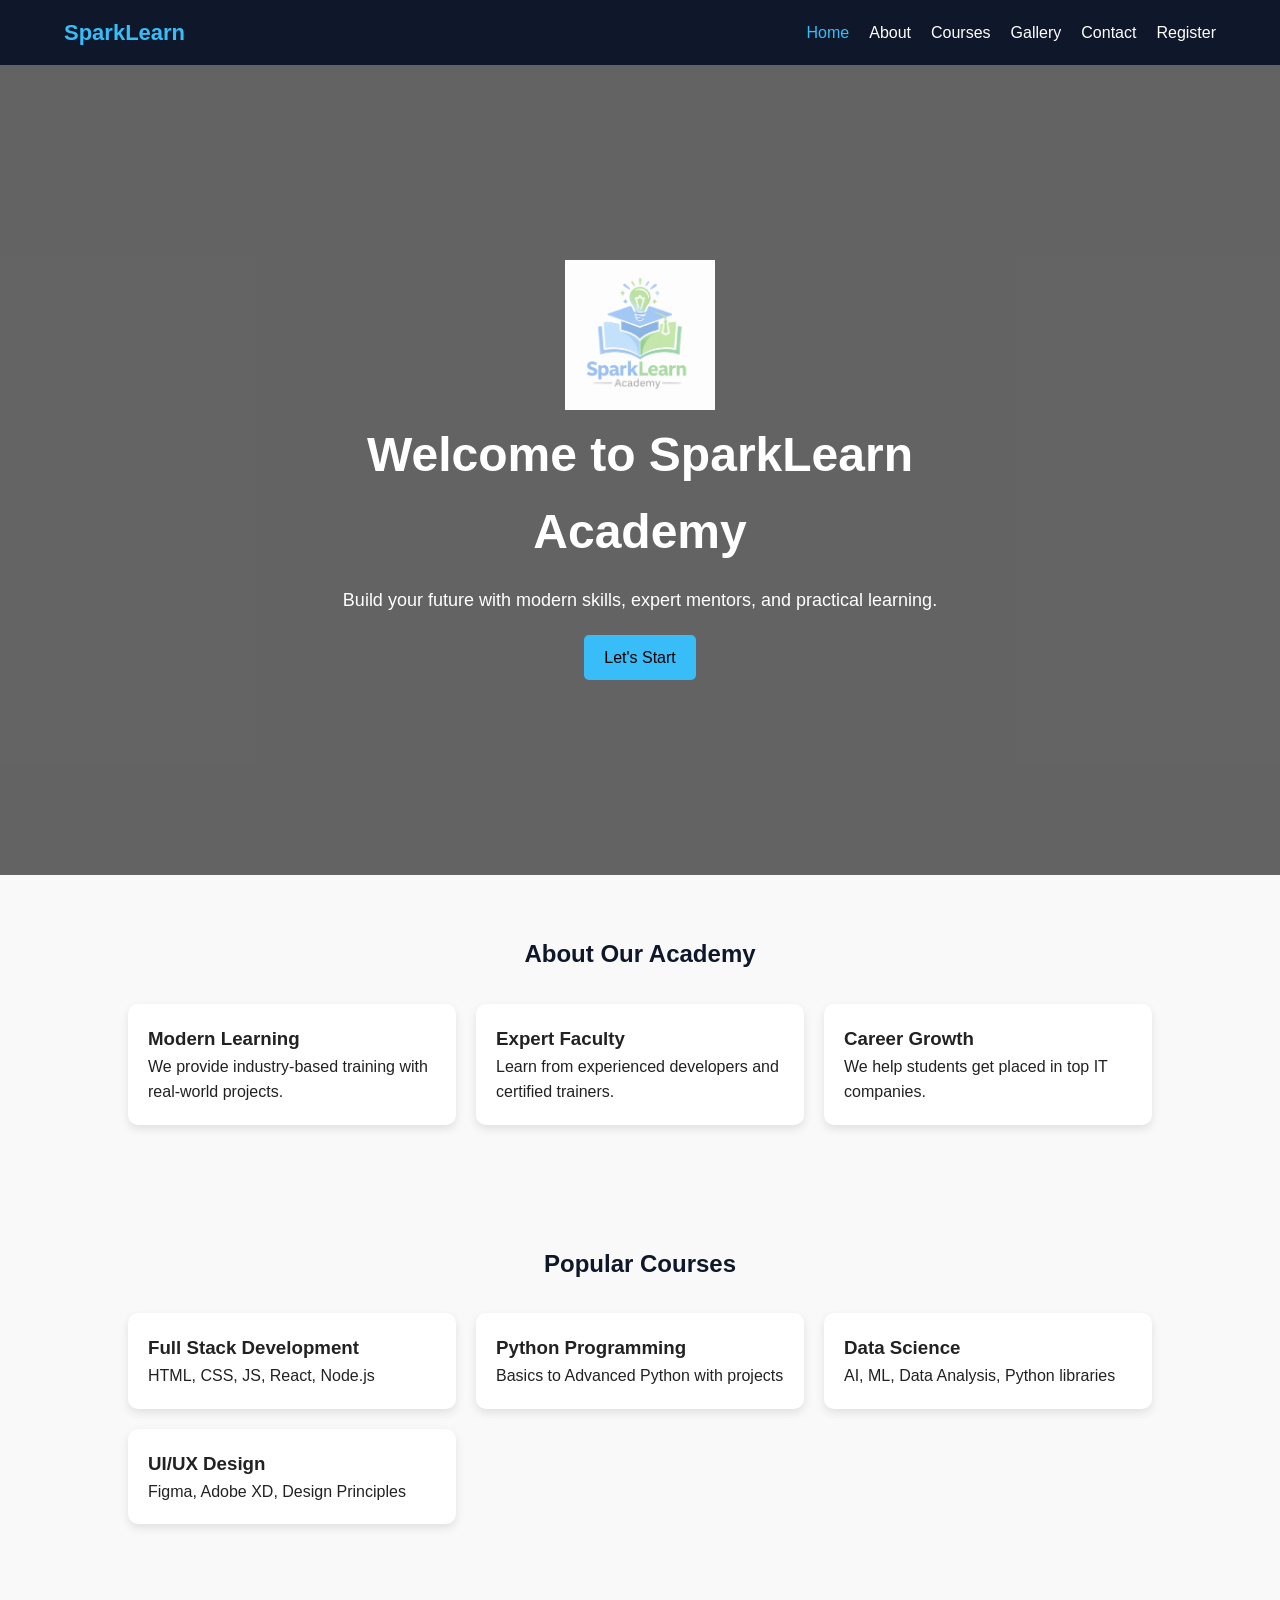
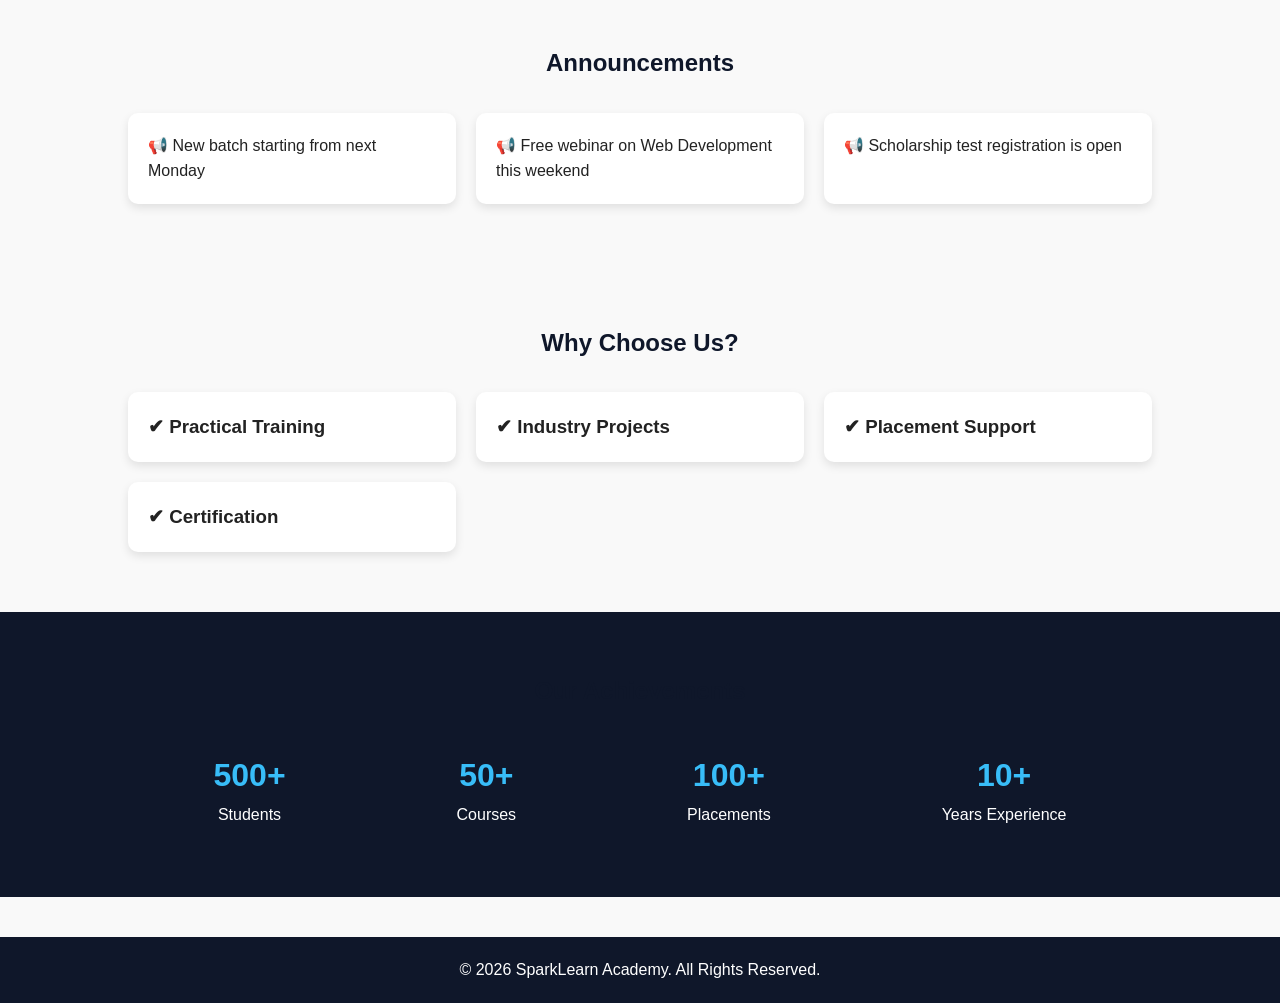
==== commit 747f0281: "Update index.html" ====
--- a/index.html
+++ b/index.html
@@ -34,6 +34,7 @@
 <!-- ================= HERO ================= -->
 <section class="hero">
   <div class="hero-content">
+    <img src="images/logo.png" alt="Logo" style="width:150px;">
     <h1>Welcome to SparkLearn Academy</h1>
     <p>Build your future with modern skills, expert mentors, and practical learning.</p>
     <a href="about.html" class="btn">Let's Start</a>
